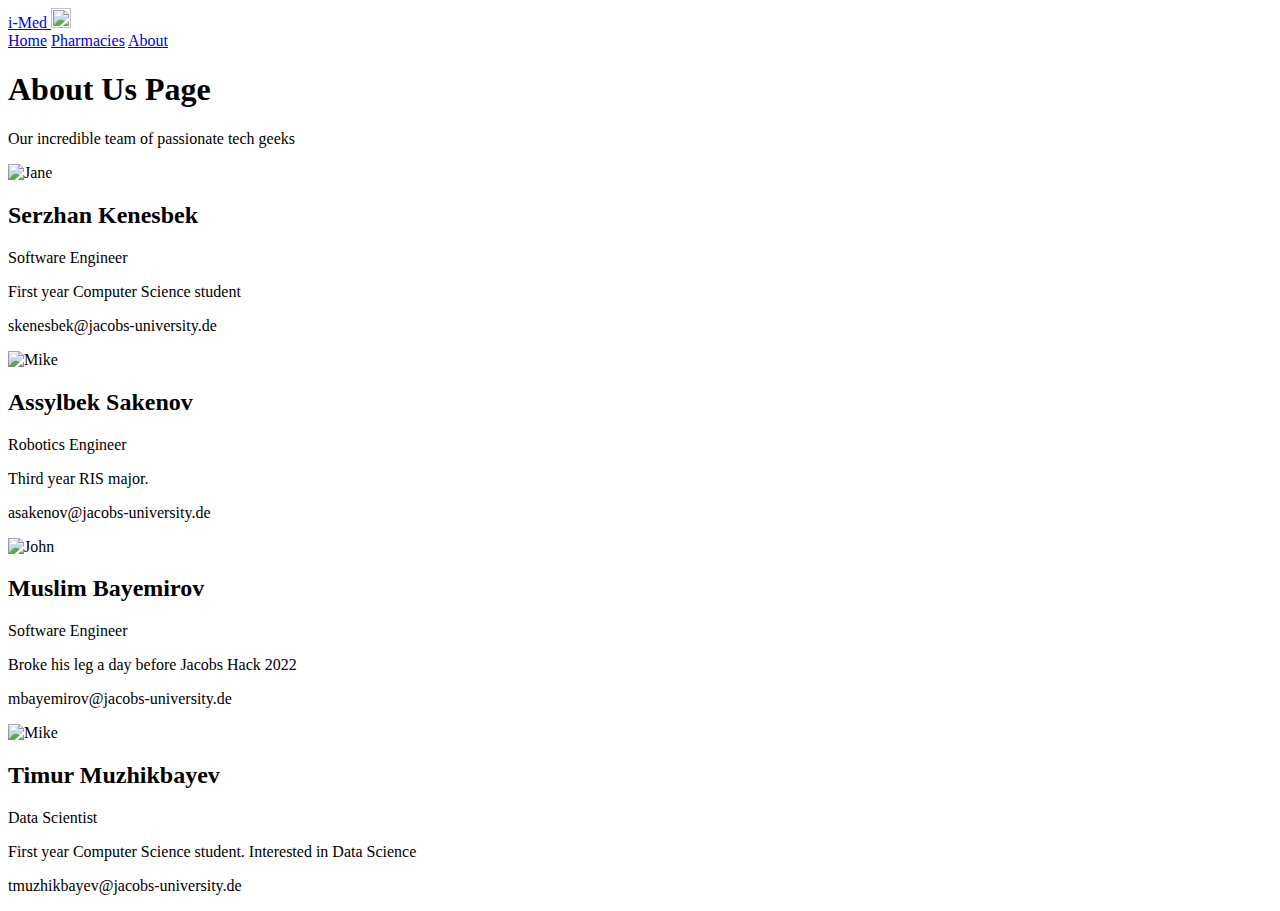
==== templates/about.html @ df8f2b2c "Update HTML, CSS, and relocate img folder" ====
<!DOCTYPE html>
<html lang="en">
  <head>
    <meta charset="UTF-8" />
    <meta http-equiv="X-UA-Compatible" content="IE=edge" />
    <meta name="viewport" content="width=device-width, initial-scale=1.0" />
    <title>About</title>
    <link rel="stylesheet" href="../static/style.css" />
    <link
      href="https://fonts.googleapis.com/css2?family=Roboto:wght@300;400;500;700&display=swap"
      rel="stylesheet"
    />
  </head>
  <body>
    <div class="header">
      <a href="index.html" class="logo"
        >i-Med <img src="/source/img/pill_logo.png" height="20" width="20"
      /></a>
      <div class="header-right">
        <a href="index.html">Home</a>
        <a href="pharmacies.html">Pharmacies</a>
        <a class="active" href="about.html">About</a>
      </div>
    </div>
    <div class="about-section">
      <h1>About Us Page</h1>
      <p>Our incredible team of passionate tech geeks</p>
    </div>

    <div class="row">
      <div class="column">
        <div class="card">
          <img src="/source/img/serzhan.jpeg" alt="Jane" style="width: 100%" />
          <div class="container">
            <h2>Serzhan Kenesbek</h2>
            <p class="title">Software Engineer</p>
            <p>First year Computer Science student</p>
            <p>skenesbek@jacobs-university.de</p>
          </div>
        </div>
      </div>

      <div class="column">
        <div class="card">
          <img src="/source/img/assylbek.jpeg" alt="Mike" style="width: 100%" />
          <div class="container">
            <h2>Assylbek Sakenov</h2>
            <p class="title">Robotics Engineer</p>
            <p>Third year RIS major.</p>
            <p>asakenov@jacobs-university.de</p>
          </div>
        </div>
      </div>

      <div class="column">
        <div class="card">
          <img src="/source/img/muslim.jpeg" alt="John" style="width: 100%" />
          <div class="container">
            <h2>Muslim Bayemirov</h2>
            <p class="title">Software Engineer</p>
            <p>Broke his leg a day before Jacobs Hack 2022</p>
            <p>mbayemirov@jacobs-university.de</p>
          </div>
        </div>
      </div>

      <div class="column">
        <div class="card">
          <img src="/source/img/timur.jpeg" alt="Mike" style="width: 100%" />
          <div class="container">
            <h2>Timur Muzhikbayev</h2>
            <p class="title">Data Scientist</p>
            <p>
              First year Computer Science student. Interested in Data Science
            </p>
            <p>tmuzhikbayev@jacobs-university.de</p>
          </div>
        </div>
      </div>
    </div>
  </body>
</html>
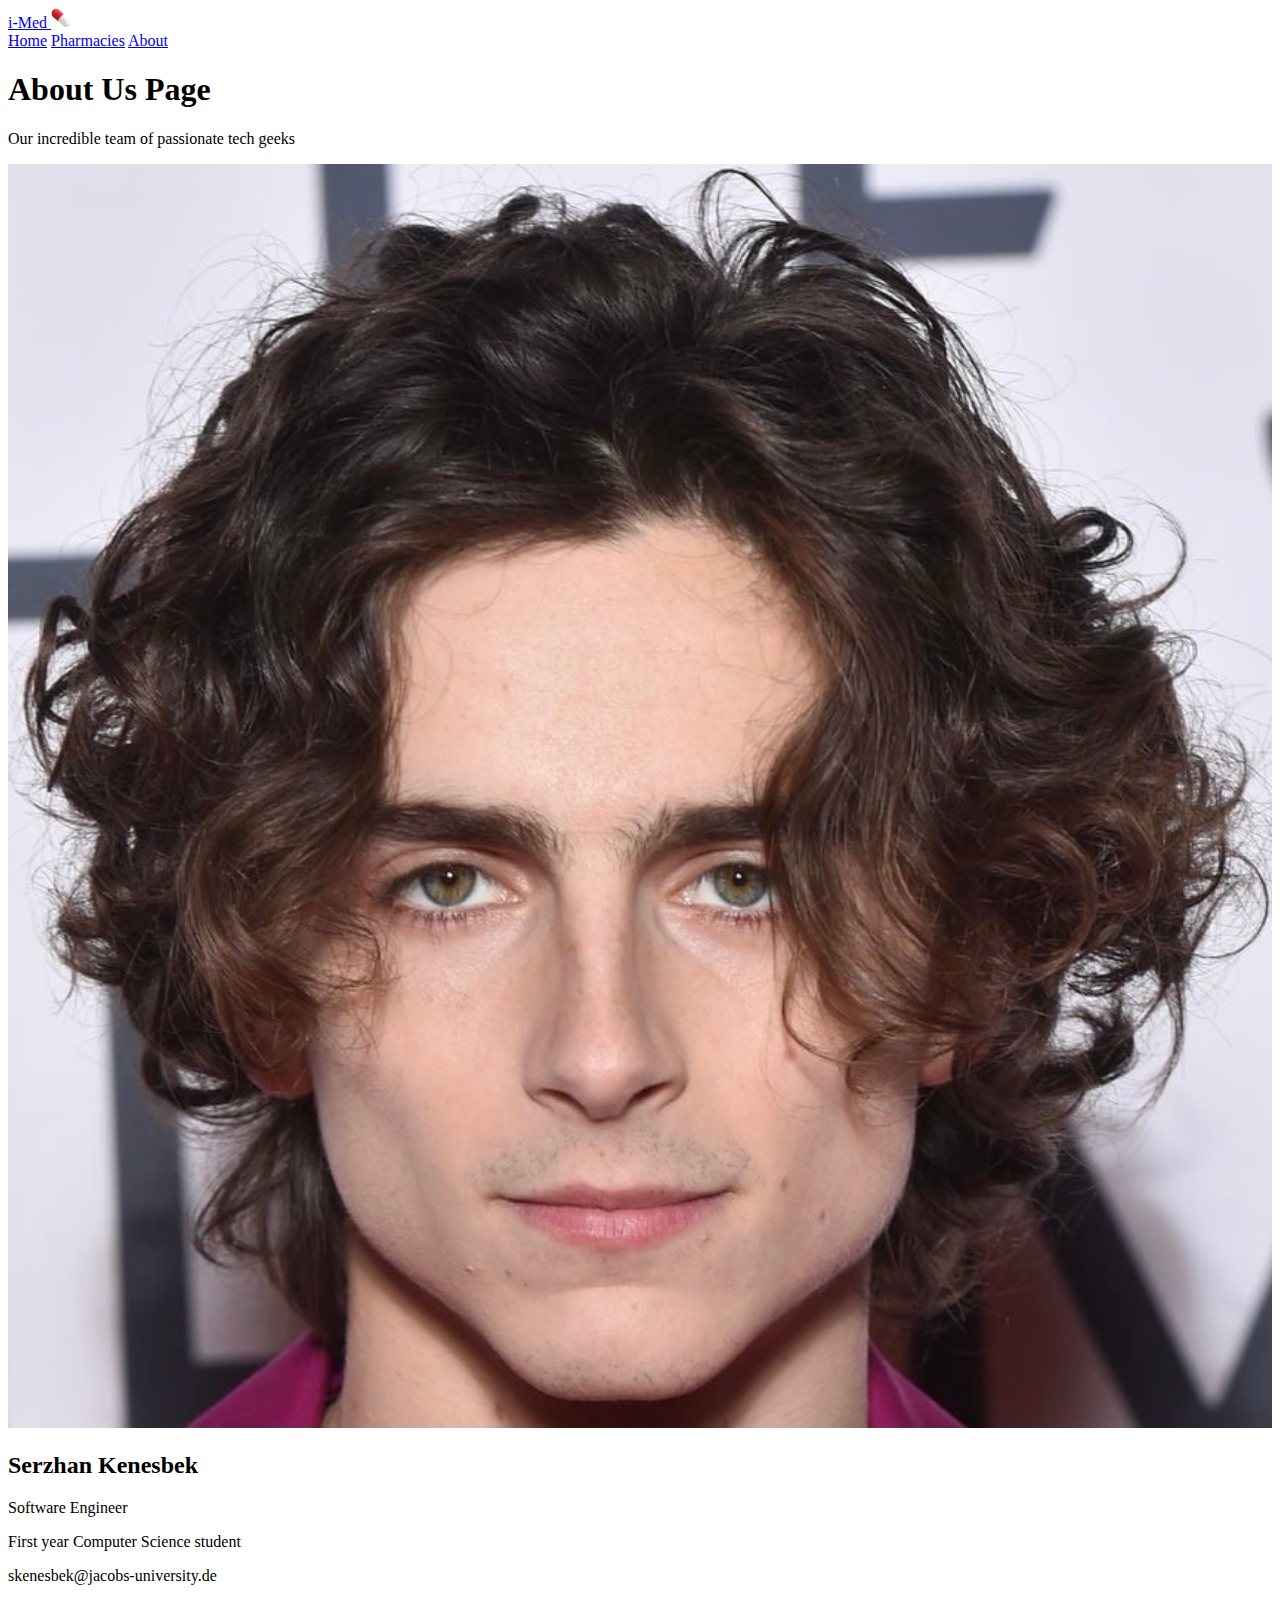
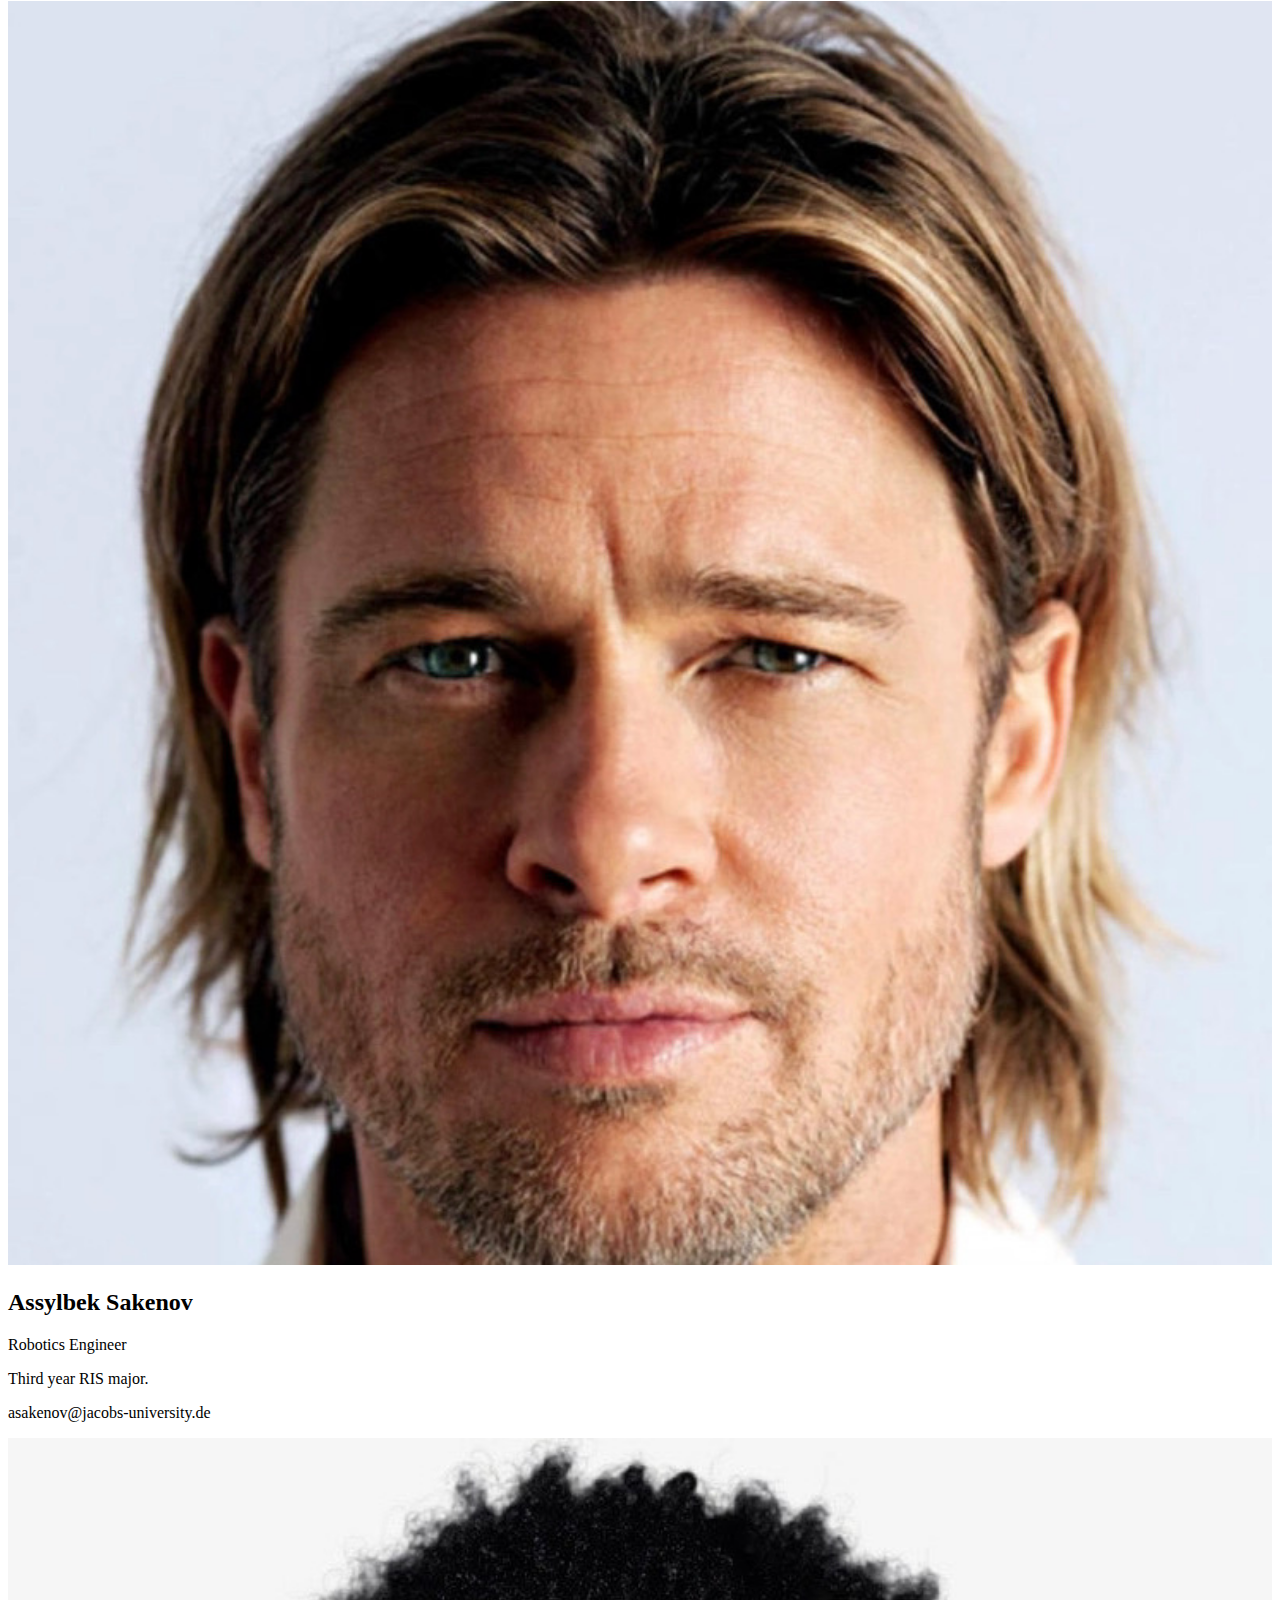
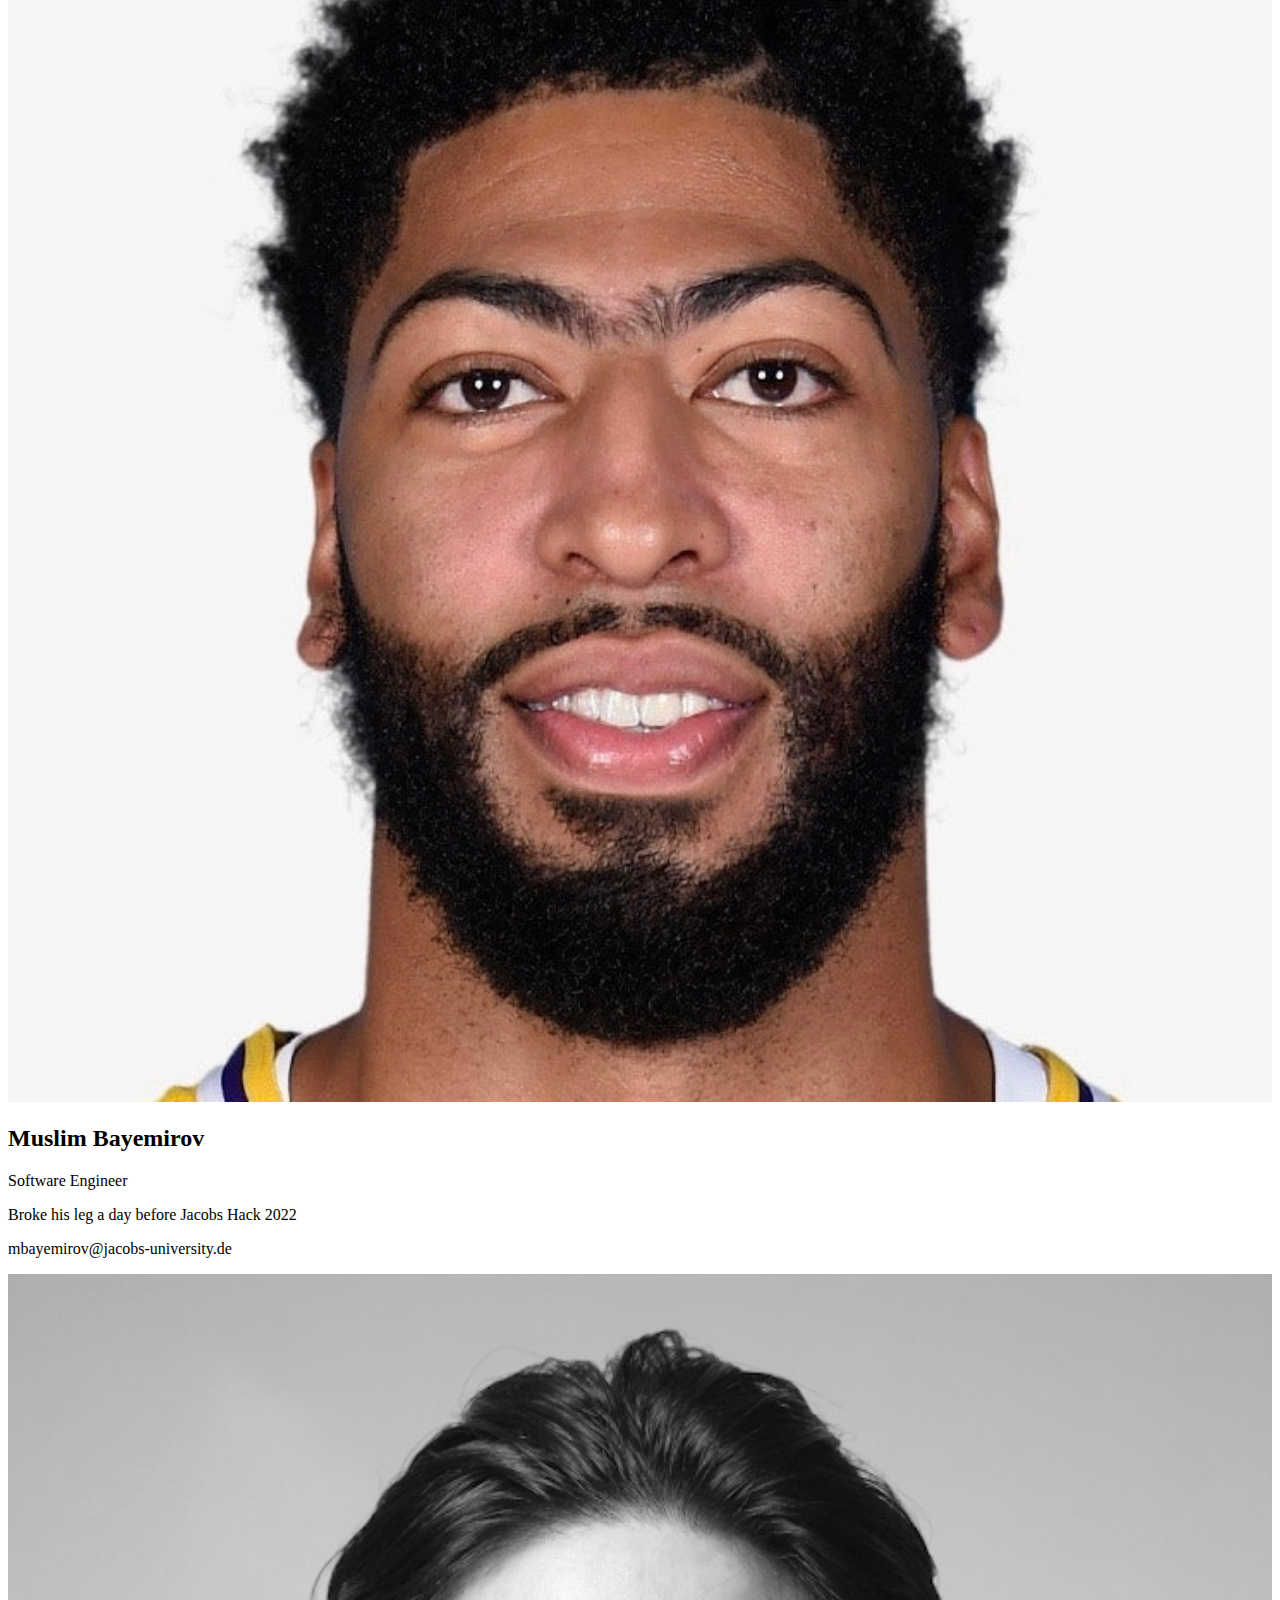
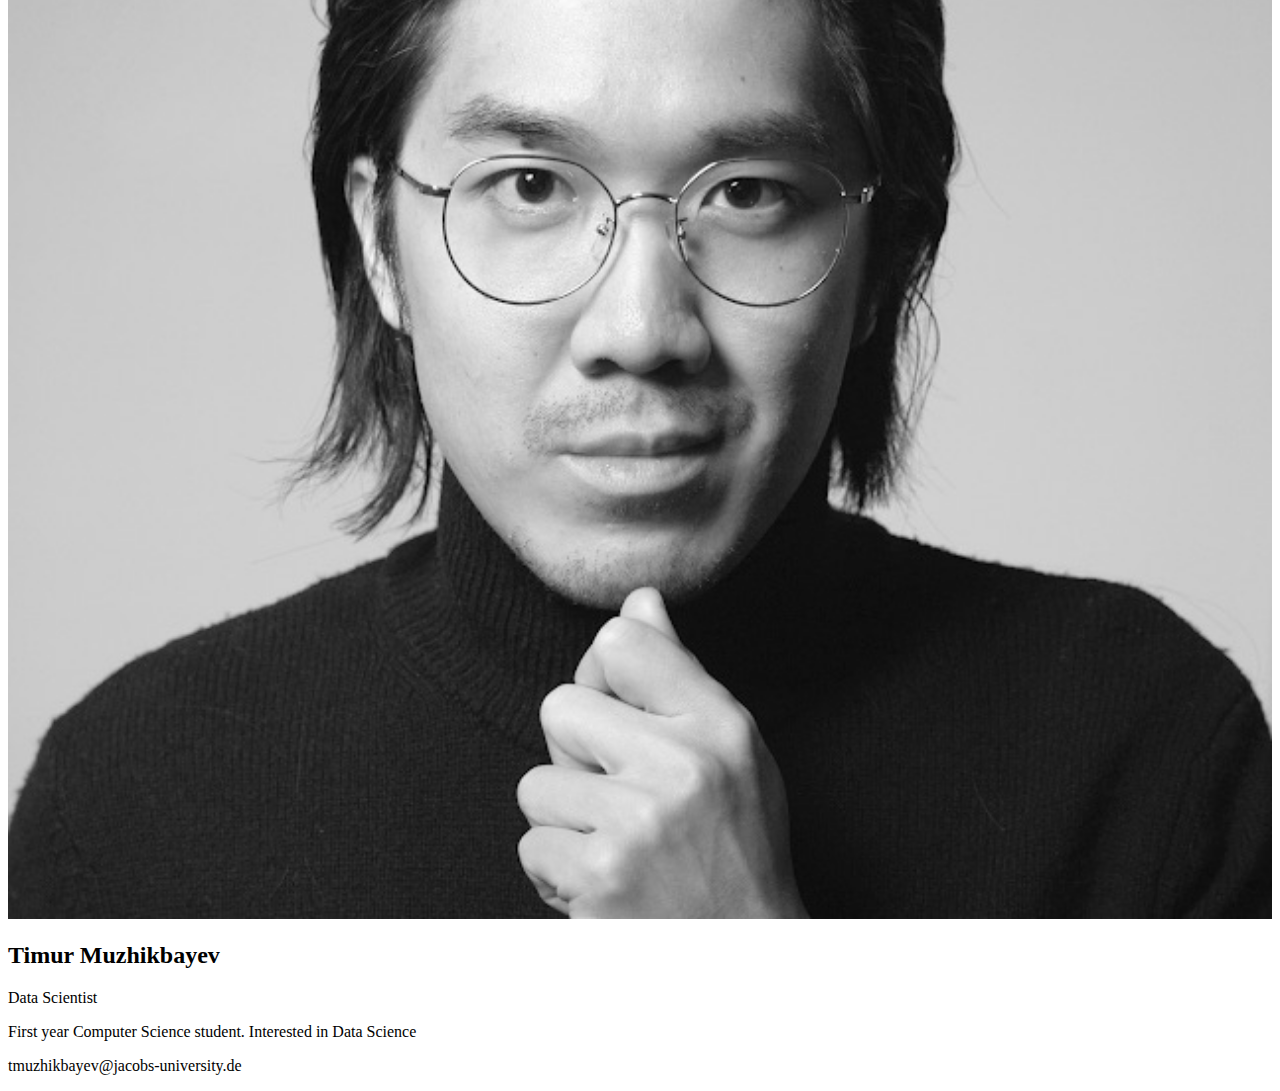
==== commit 3c4e988d: "Change URLs in html files" ====
--- a/templates/about.html
+++ b/templates/about.html
@@ -14,7 +14,7 @@
   <body>
     <div class="header">
       <a href="index.html" class="logo"
-        >i-Med <img src="/source/img/pill_logo.png" height="20" width="20"
+        >i-Med <img src="/static/img/pill_logo.png" height="20" width="20"
       /></a>
       <div class="header-right">
         <a href="index.html">Home</a>
@@ -30,7 +30,7 @@
     <div class="row">
       <div class="column">
         <div class="card">
-          <img src="/source/img/serzhan.jpeg" alt="Jane" style="width: 100%" />
+          <img src="/static/img/serzhan.jpeg" alt="Jane" style="width: 100%" />
           <div class="container">
             <h2>Serzhan Kenesbek</h2>
             <p class="title">Software Engineer</p>
@@ -42,7 +42,7 @@
 
       <div class="column">
         <div class="card">
-          <img src="/source/img/assylbek.jpeg" alt="Mike" style="width: 100%" />
+          <img src="/static/img/assylbek.jpeg" alt="Mike" style="width: 100%" />
           <div class="container">
             <h2>Assylbek Sakenov</h2>
             <p class="title">Robotics Engineer</p>
@@ -54,7 +54,7 @@
 
       <div class="column">
         <div class="card">
-          <img src="/source/img/muslim.jpeg" alt="John" style="width: 100%" />
+          <img src="/static/img/muslim.jpeg" alt="John" style="width: 100%" />
           <div class="container">
             <h2>Muslim Bayemirov</h2>
             <p class="title">Software Engineer</p>
@@ -66,7 +66,7 @@
 
       <div class="column">
         <div class="card">
-          <img src="/source/img/timur.jpeg" alt="Mike" style="width: 100%" />
+          <img src="/static/img/timur.jpeg" alt="Mike" style="width: 100%" />
           <div class="container">
             <h2>Timur Muzhikbayev</h2>
             <p class="title">Data Scientist</p>
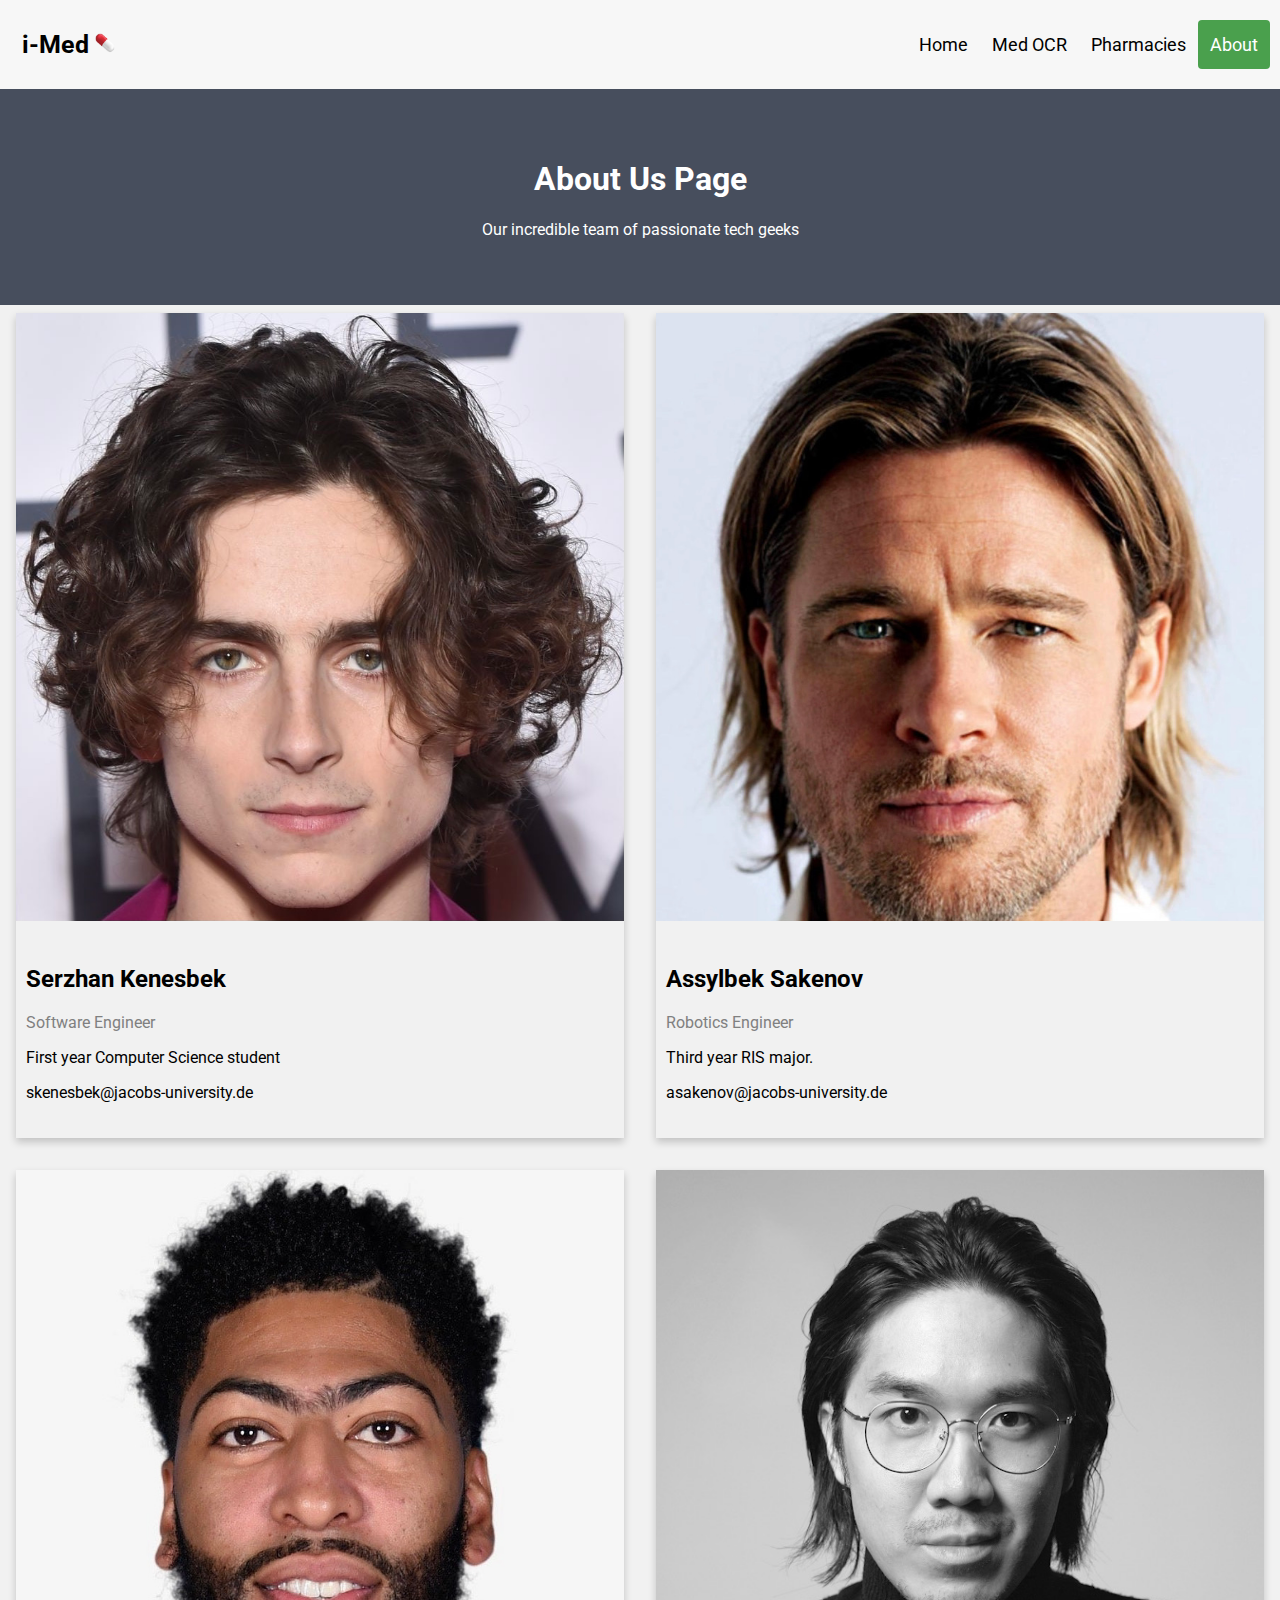
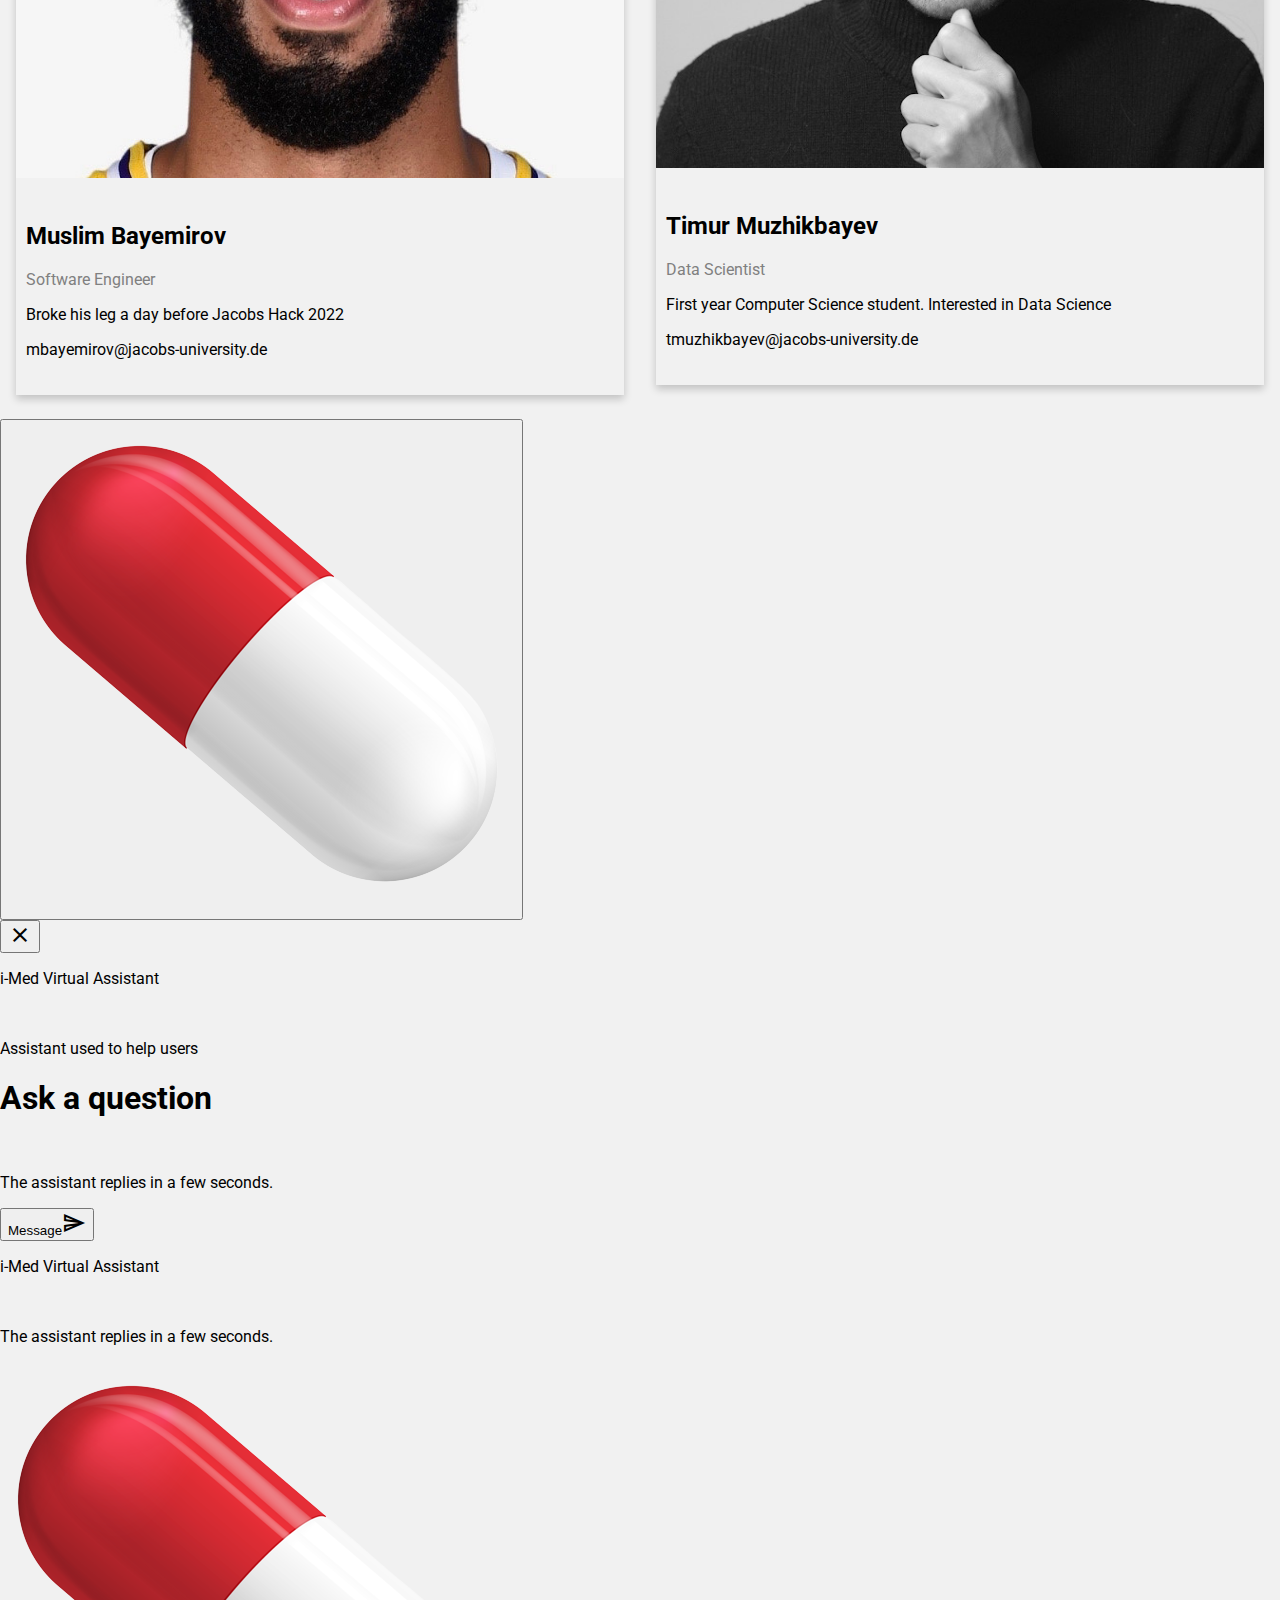
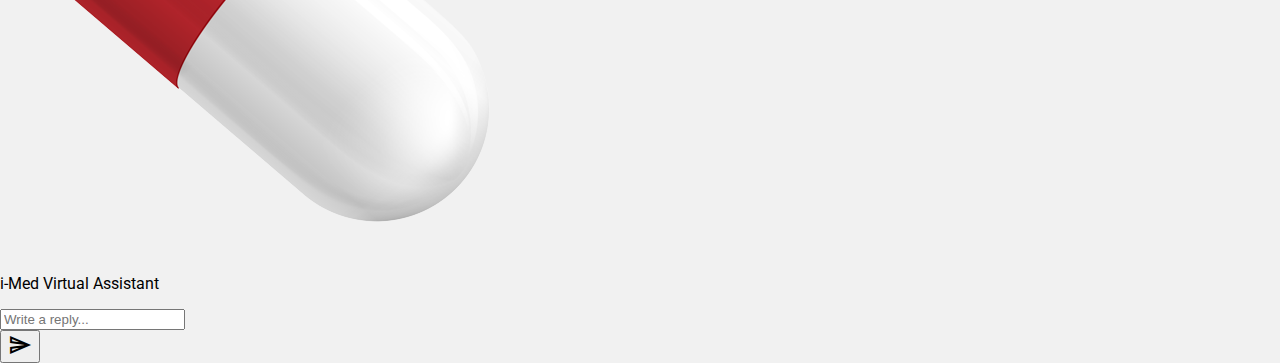
==== commit 3dbeaedf: "Add medicine OCR" ====
--- a/templates/about.html
+++ b/templates/about.html
@@ -10,16 +10,25 @@
       href="https://fonts.googleapis.com/css2?family=Roboto:wght@300;400;500;700&display=swap"
       rel="stylesheet"
     />
+    <link rel="stylesheet" href="../static/chat-widget assets/css/style.css" />
+    <link rel="Tab icon" href="../static/img/pill_logo.png" type="image/png" />
+    <link
+      href="https://fonts.googleapis.com/icon?family=Material+Icons+Outlined"
+      rel="stylesheet"
+    />
+    <script src="../static/chat-widget assets/js/main.js"></script>
+    <script src="../static/chat-widget assets/js/chat.js"></script>
   </head>
   <body>
     <div class="header">
-      <a href="index.html" class="logo"
+      <a href="/" class="logo"
         >i-Med <img src="/static/img/pill_logo.png" height="20" width="20"
       /></a>
       <div class="header-right">
-        <a href="index.html">Home</a>
-        <a href="pharmacies.html">Pharmacies</a>
-        <a class="active" href="about.html">About</a>
+        <a href="/">Home</a>
+        <a href="/medocr.html">Med OCR</a>
+        <a href="/pharmacies.html">Pharmacies</a>
+        <a class="active" href="/about.html">About</a>
       </div>
     </div>
     <div class="about-section">
@@ -78,5 +87,86 @@
         </div>
       </div>
     </div>
+    <!-- Popup chat window -->
+
+    <!-- chat open -->
+    <div class="chat-bar-open" id="chat-open">
+      <button
+        id="chat-open-button"
+        type="button"
+        class="collapsible close"
+        onclick="chatOpen()"
+      >
+        <img src="../static/img/pill_logo.png" alt="pill_logo image" />
+      </button>
+    </div>
+
+    <!-- chat close -->
+    <div class="chat-bar-close" id="chat-close">
+      <button
+        id="chat-close-button"
+        type="button"
+        class="collapsible close"
+        onclick="chatClose()"
+      >
+        <i class="material-icons-outlined"> close </i>
+      </button>
+    </div>
+
+    <!-- chat-window 1 -->
+    <div class="chat-window" id="chat-window1">
+      <div class="hi-there">
+        <p class="p1">i-Med Virtual Assistant</p>
+        <br />
+        <p class="p2">Assistant used to help users</p>
+      </div>
+      <div class="start-conversation">
+        <h1>Ask a question</h1>
+        <br />
+        <p>The assistant replies in a few seconds.</p>
+        <button
+          class="new-conversation"
+          type="button"
+          onclick="openConversation()"
+        >
+          <span>Message</span><i class="material-icons-outlined"> send </i>
+        </button>
+      </div>
+    </div>
+
+    <!-- chat chat-window 2 -->
+    <div class="chat-window2" id="chat-window2">
+      <div class="message-box" id="messageBox">
+        <div class="hi-there">
+          <p class="p1">i-Med Virtual Assistant</p>
+          <br />
+          <p class="p2">The assistant replies in a few seconds.</p>
+        </div>
+      </div>
+      <div class="input-box">
+        <div class="surveysparrow">
+          <img src="../static/img/pill_logo.png" />
+          <p>i-Med Virtual Assistant</p>
+        </div>
+        <div class="write-reply">
+          <input
+            class="inputText"
+            type="text"
+            id="textInput"
+            placeholder="Write a reply..."
+          />
+        </div>
+        <div class="send-button">
+          <button
+            type="submit"
+            class="send-message"
+            id="send"
+            onclick="userResponse()"
+          >
+            <i class="material-icons-outlined"> send </i>
+          </button>
+        </div>
+      </div>
+    </div>
   </body>
 </html>
--- a/static/style.css
+++ b/static/style.css
@@ -0,0 +1,320 @@
+/* Style the header with a grey background and some padding */
+.header {
+  overflow: hidden;
+  background-color: #f7f7f7;
+  padding: 20px 10px;
+}
+
+/* Style the header links */
+.header a {
+  float: left;
+  color: black;
+  text-align: center;
+  padding: 12px;
+  text-decoration: none;
+  font-size: 18px;
+  line-height: 25px;
+  border-radius: 4px;
+}
+
+/* Style the logo link (notice that we set the same value of line-height and font-size to prevent the header to increase when the font gets bigger */
+.header a.logo {
+  font-size: 25px;
+  font-weight: bold;
+}
+
+/* Change the background color on mouse-over */
+.header a:hover {
+  background-color: #ddd;
+  color: black;
+}
+
+/* Style the active/current link*/
+.header a.active {
+  background-color: rgb(74, 160, 77);
+  color: white;
+}
+
+/* Float the link section to the right */
+.header-right {
+  float: right;
+}
+
+div {
+  font-family: "Roboto", sans-serif;
+}
+
+body {
+  background: rgb(241, 241, 241);
+  margin: 0;
+}
+
+html {
+  box-sizing: border-box;
+}
+
+div.container {
+  padding: 20px 10px 20px 10px;
+}
+
+.cv {
+  display: block;
+  margin-left: auto;
+  margin-right: auto;
+}
+
+.buttons {
+  width: 70%;
+  margin: auto;
+}
+
+*,
+*:before,
+*:after {
+  box-sizing: inherit;
+}
+
+.column {
+  float: left;
+  width: 50%;
+  margin-bottom: 16px;
+  padding: 0 8px;
+}
+
+.card {
+  box-shadow: 0 4px 8px 0 rgba(0, 0, 0, 0.2);
+  margin: 8px;
+}
+
+.about-section {
+  padding: 50px;
+  text-align: center;
+  background-color: #474e5d;
+  color: white;
+}
+
+.container {
+  padding: 0 16px;
+}
+
+.container::after,
+.row::after {
+  content: "";
+  clear: both;
+  display: table;
+}
+
+.title {
+  color: grey;
+}
+
+.cb {
+  border: none;
+  outline: 0;
+  display: inline-block;
+  padding: 8px;
+  color: white;
+  text-align: center;
+  cursor: pointer;
+  width: 16%;
+}
+
+#b1 {
+  background-color: rgb(154, 205, 154);
+}
+
+#b2 {
+  background-color: rgb(109, 180, 109);
+}
+
+#b3 {
+  background-color: rgb(71, 155, 75);
+}
+
+#b4 {
+  background-color: rgb(59, 145, 62);
+}
+
+#b5 {
+  background-color: rgb(35, 107, 38);
+}
+
+#b6 {
+  background-color: rgb(15, 84, 17);
+}
+
+.cb:hover {
+  background-color: #555;
+}
+
+.logoimage {
+  height: 20px;
+  width: 20px;
+}
+
+.guide {
+  background: rgb(74, 160, 77);
+  color: #fff;
+  font-family: "Roboto", sans-serif;
+  margin: auto;
+  width: 65%;
+  border: 3px solid green;
+}
+
+.center {
+  text-align: center;
+}
+
+.episode {
+  display: grid;
+  grid-template-columns: 1fr 3fr;
+  position: relative;
+}
+
+.episode__number {
+  font-size: 6vw;
+  font-weight: 600;
+  padding: 2px 0;
+  position: sticky;
+  top: 0;
+  text-align: center;
+  height: 9vw;
+  transition: all 0.2s ease-in;
+}
+
+.episode__content {
+  border-top: 2px solid #f1f1f1;
+  display: grid;
+  grid-template-columns: 1fr 4fr;
+  grid-gap: 10px;
+  padding: 15px 0;
+}
+
+.episode__content .title {
+  font-weight: 600;
+}
+
+.episode__content .story {
+  line-height: 26px;
+}
+
+div.title {
+  color: #f1f1f1;
+}
+
+.container2 {
+  /* margin: 20px; */
+  margin-left: 0px;
+  padding-top: 60px;
+  padding-left: 20px;
+  padding-right: 20px;
+  max-width: 940px;
+  width: calc(100% - 40px);
+}
+
+.pad {
+  /* padding-top: 10px; */
+  /* padding-bottom: 10px; */
+  margin-top: 20px;
+  margin-bottom: 20px;
+}
+
+#cap {
+  display: none;
+}
+
+#player {
+  /* visibility: hidden; */
+  display: none;
+  max-width: 90%;
+  padding-top: 20px;
+  padding-bottom: 0px;
+}
+
+#disp-area {
+  max-width: 100%;
+}
+
+#disp-area2 {
+  display: none;
+  max-width: 100%;
+}
+
+.inner-container {
+  width :100%;
+  max-width: 600px;
+}
+
+#result {
+  margin-top: 10px;
+  /* width: 90%; */
+  width: 100%;
+  /* height: 150px; */
+  /* overflow: scroll; */
+  border: 1px solid #505050;
+}
+
+#result label {
+  line-height: 24px;
+  width: -webkit-fill-available;
+  text-align: left;
+  float: left;
+  padding-left: 10px;
+  padding-bottom: 3px;
+  color: #404040;
+  background-color: #f5f5f5;
+  /* border-bottom: 1px dotted #808080 */
+}
+
+#result select[disabled] {
+  background-color: inherit;
+  cursor: default;
+
+}
+
+#result-list {
+  width: 100%;
+  height: 150px;
+  vertical-align: middle;
+
+}
+
+#result-list option {
+  height: 22px;
+  padding-top: 6px;
+  padding-left: 10px;    
+} 
+
+@media screen and (max-width: 650px) {
+  .column {
+    width: 100%;
+    display: block;
+  }
+  iframe {
+    display: block;
+    width: 100%;
+  }
+}
+
+@media (max-width: 600px) {
+  .episode__content {
+    grid-template-columns: 1fr;
+  }
+}
+
+@media (max-width: 576px) {
+  .episode__content .story {
+    font-size: 15px;
+  }
+}
+
+@media screen and (max-width: 500px) {
+  .header a {
+    float: none;
+    display: block;
+    text-align: left;
+  }
+  .header-right {
+    float: none;
+  }
+}
